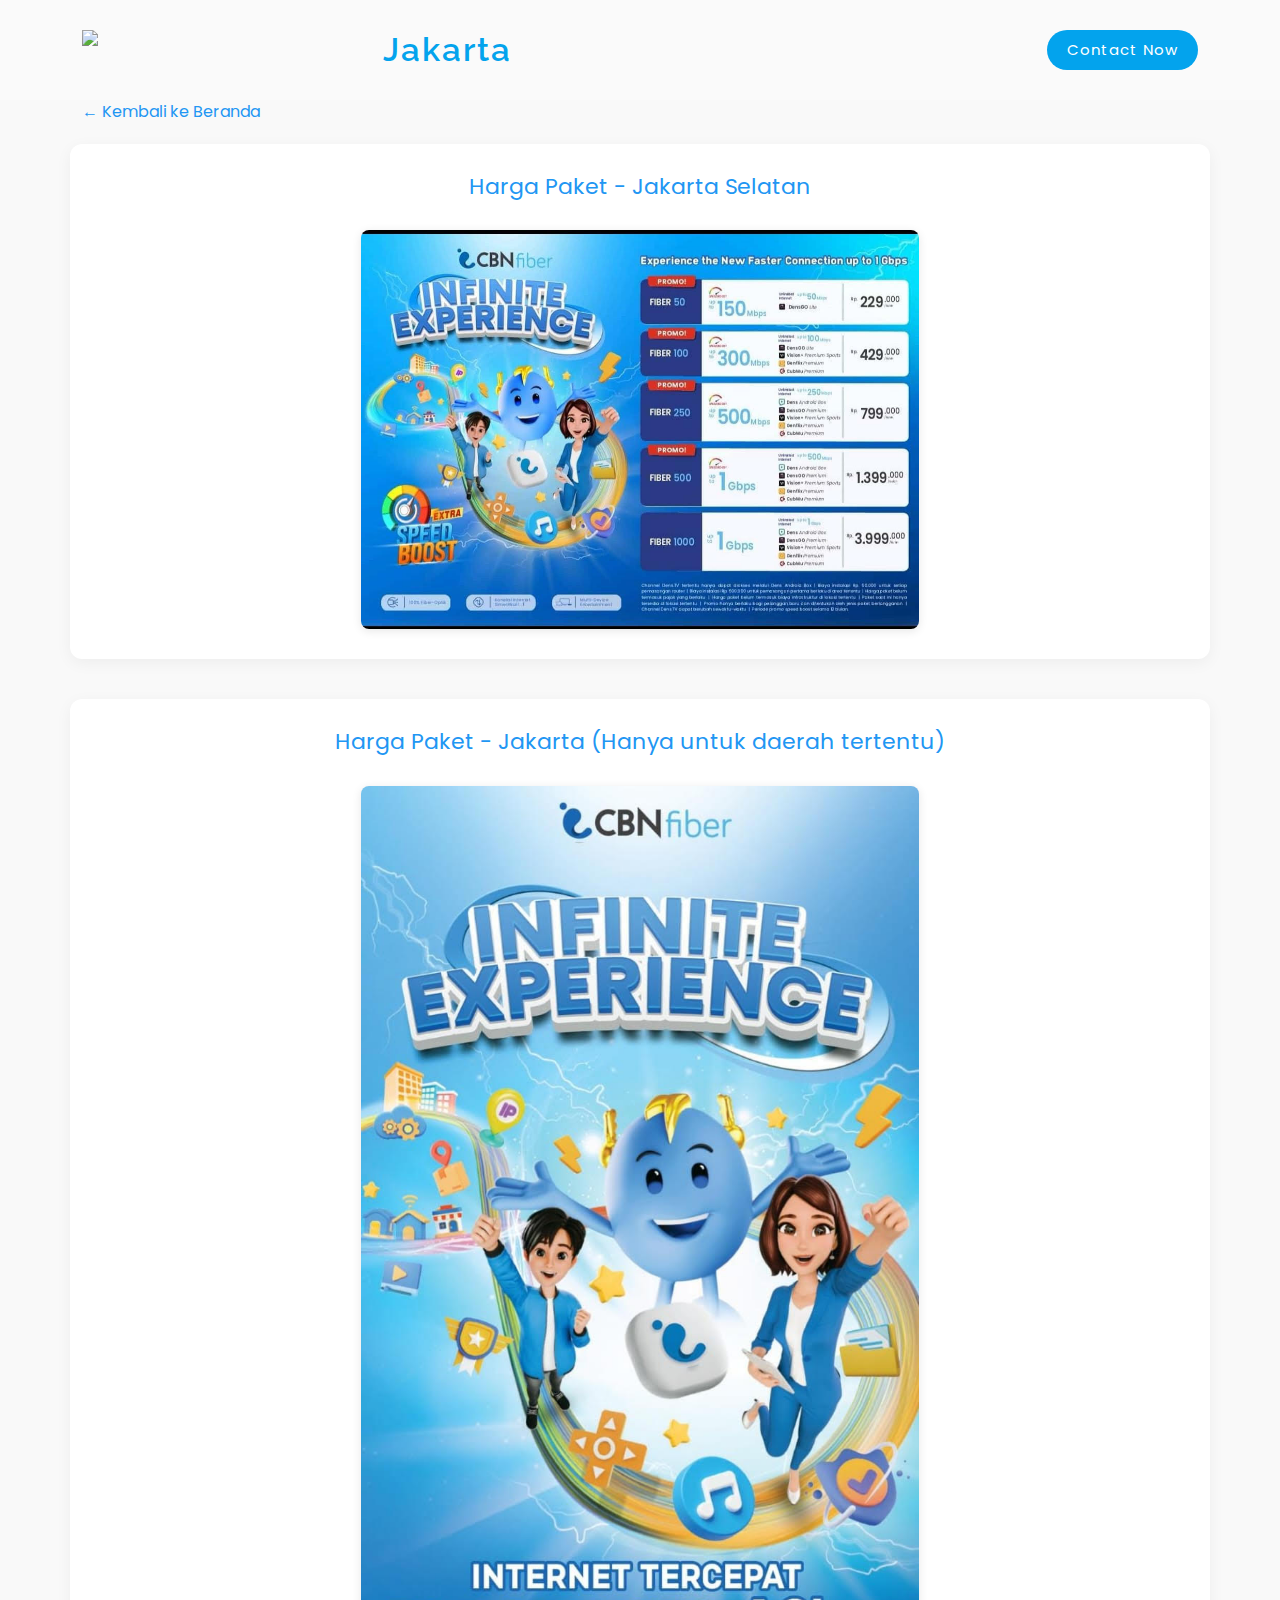
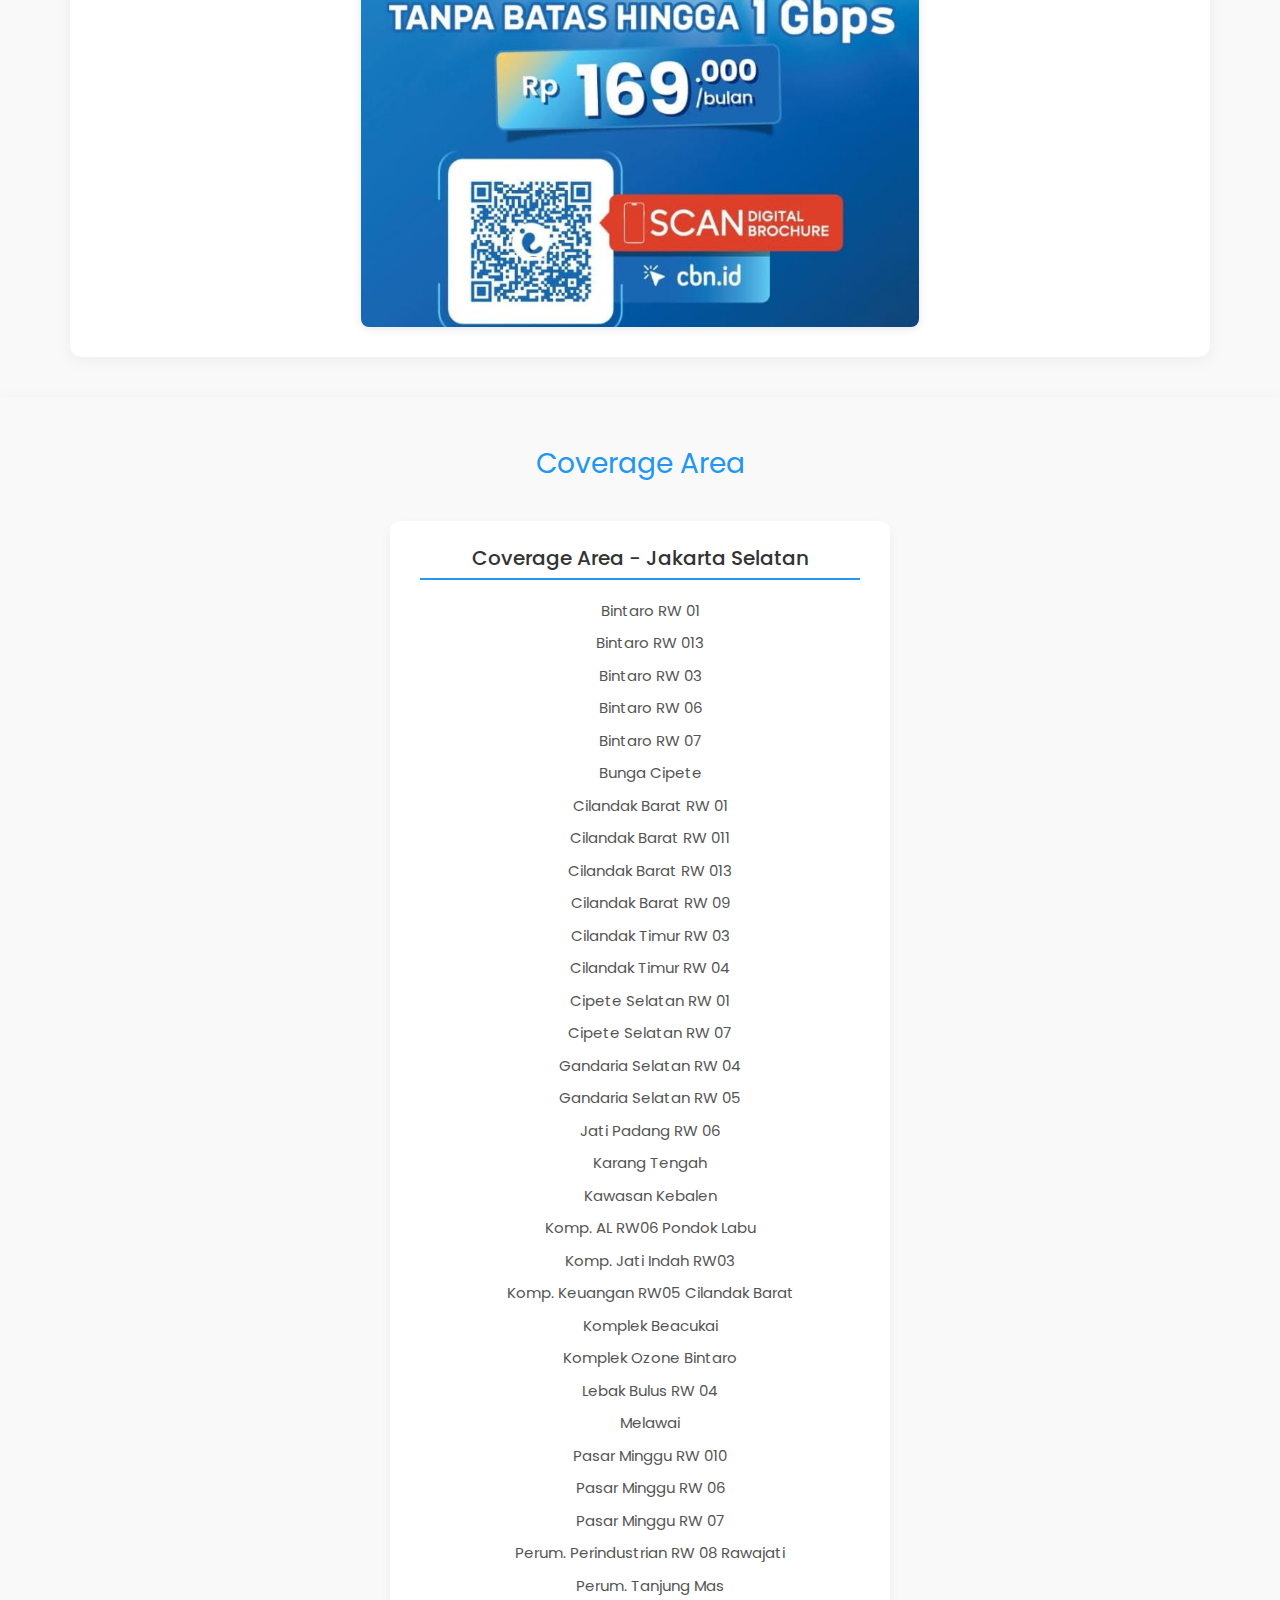
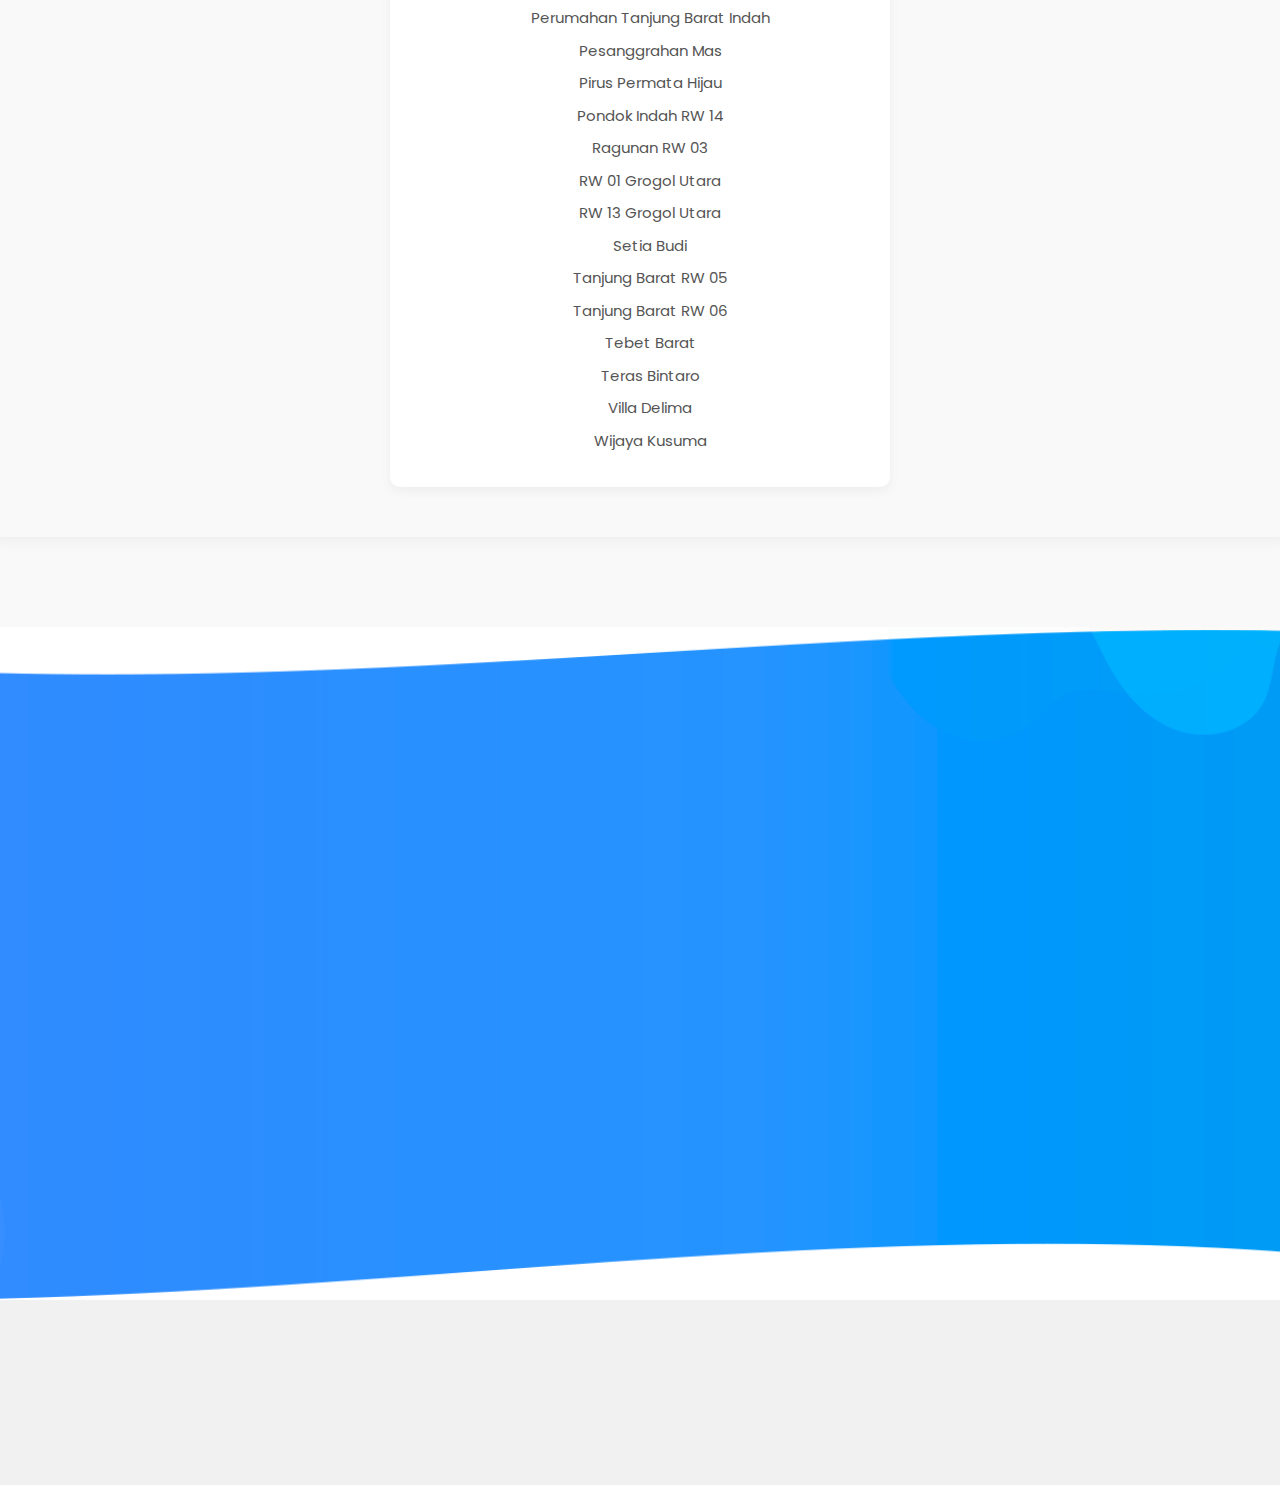
==== jakarta-selatan.html @ a355f3c5 "price list and coverage" ====
<!DOCTYPE html>
<html lang="en">

  <head>
    <meta charset="UTF-8">
    <meta name="viewport" content="width=device-width, initial-scale=1, shrink-to-fit=no">
    <meta name="description" content="CBN Jakarta Internet Murah dan Stabil">
    <meta name="keywords" content="internet murah, wifi, tv kabel, jakarta, cbn, fiber optik">
    <meta name="author" content="">
    <link rel="preconnect" href="https://fonts.gstatic.com">
    <link href="https://fonts.googleapis.com/css2?family=Poppins:wght@100;200;300;400;500;600;700;800;900&display=swap" rel="stylesheet">
    <link href="https://fonts.googleapis.com/css2?family=Montserrat:wght@700&family=Raleway:wght@300&display=swap" rel="stylesheet">

    <title>CBN Jakarta - Internet Murah</title>

    <!-- Bootstrap core CSS -->
    <link href="vendor/bootstrap/css/bootstrap.min.css" rel="stylesheet">

    <!-- Additional CSS Files -->
    <link rel="icon" href="https://cbn-web-assets.s3.ap-southeast-3.amazonaws.com/favicon_16x16_e14a322959.png" type="image/x-icon">
    <link rel="stylesheet" href="assets/css/fontawesome.css">
    <link rel="stylesheet" href="assets/css/templatemo-space-dynamic.css">
    <link rel="stylesheet" href="assets/css/animated.css">
    <link rel="stylesheet" href="assets/css/owl.css">
    
    <style>
      body {
          font-family: 'Poppins', sans-serif;
          background-color: #f9f9f9;
          margin: 0;
          padding-top: 100px;
      }

      h1 {
          font-weight: 500;
          font-size: 28px;
          margin-bottom: 20px;
          color: #2196f3;
      }

      h2 {
          font-weight: 400;
          font-size: 22px;
          color: #2196f3;
          margin-bottom: 20px;
      }

      a {
          color: #2196f3;
          text-decoration: none;
          margin-bottom: 20px;
          display: inline-block;
      }

      a:hover {
          text-decoration: underline;
      }

      section {
          background: #ffffff;
          padding: 30px;
          margin: 40px 0;
          border-radius: 12px;
          box-shadow: 0 4px 16px rgba(0, 0, 0, 0.05);
      }

      .harga-img-wrapper {
          display: flex;
          justify-content: center;
      }

      .harga-img {
          width: 50%;
          height: auto;
          border-radius: 8px;
          box-shadow: 0 2px 10px rgba(0,0,0,0.1);
      }

      .page-title {
          text-align: center;
          color: #2196f3;
          margin-bottom: 30px;
      }

      @media (max-width: 768px) {
          .harga-img {
          width: 100%;
          }
      }

      ul {
          padding-left: 20px;
          margin: 0;
      }

      footer {
          padding: 40px 0;
          text-align: center;
          background-color: #f1f1f1;
          font-size: 14px;
          color: #777;
      }

      .coverage-area {
        padding: 50px 20px;
        background-color: #f9f9f9;
      }

      .coverage-title {
        text-align: center;
        font-size: 28px;
        color: #2196f3;
        margin-bottom: 40px;
      }

      .coverage-columns {
        display: flex;
        flex-wrap: wrap;
        gap: 30px;
        justify-content: center;
        text-align: center;
      }

      .column {
        flex: 1 1 400px;
        max-width: 500px;
        background: #fff;
        border-radius: 10px;
        padding: 25px 30px;
        box-shadow: 0 4px 12px rgba(0,0,0,0.05);
      }

      .column h4 {
        color: #333;
        font-size: 20px;
        margin-bottom: 20px;
        border-bottom: 2px solid #2196f3;
        padding-bottom: 8px;
      }

      .column ul {
        list-style-type: disc;
        padding-left: 20px;
        margin: 0;
      }

      .column ul li {
        margin-bottom: 10px;
        font-size: 15px;
        line-height: 1.5;
        color: #555;
      }
    </style>
  </head>

  <body>
    <!-- ***** Preloader Start ***** -->
    <div id="js-preloader" class="js-preloader">
      <div class="preloader-inner">
        <span class="dot"></span>
        <div class="dots">
          <span></span>
          <span></span>
          <span></span>
        </div>
      </div>
    </div>
    <!-- ***** Preloader End ***** -->

    <!-- ***** Header Area Start ***** -->
    <header class="header-area header-sticky wow slideInDown" data-wow-duration="0.75s" data-wow-delay="0s">
      <div class="container">
        <div class="row">
          <div class="col-12">
            <nav class="main-nav">
              <!-- ***** Logo Start ***** -->
              <a href="index.html" class="logo">
                <img src="https://storage.cybiteam.id/assets.cbn.id/CBN_logo_03_cf08aa390e.png" class="logo-img" alt="CBN Jakarta Logo">
                <span class="logo-text">Jakarta</span>
              </a>
              <!-- ***** Logo End ***** -->
              <!-- ***** Menu Start ***** -->
              <ul class="nav">
                <li class="scroll-to-section hidden-content"><a href="#contact">Contact Now</a></li> 
                <li class="scroll-to-section"><div class="main-red-button"><a href="#contact">Contact Now</a></div></li> 
              </ul>        
              <a class='menu-trigger'>
                  <span>Menu</span>
              </a>
              <!-- ***** Menu End ***** -->
            </nav>
          </div>
        </div>
      </div>
    </header>
    <!-- ***** Header Area End ***** -->

    <div class="header-text wow" id="top">
        <div class="container">
          <a href="index.html">&larr; Kembali ke Beranda</a>
        </div>
    </div>

    <div id="price" class="section">
        <div class="container">
            <div class="row">
                <!-- Harga Paket 1 -->
                <section id="harga-1">
                    <h2 class="page-title">Harga Paket - Jakarta Selatan</h2>
                    <div class="harga-img-wrapper">
                        <img src="assets/images/jakarta/all-jakarta.jpg" alt="Harga Paket Internet Jakarta" class="harga-img" />
                    </div>
                </section>

                <!-- Harga Paket 2 -->
                <section id="harga-2">
                    <h2 class="page-title">Harga Paket - Jakarta (Hanya untuk daerah tertentu)</h2>
                    <div class="harga-img-wrapper">
                    <img src="assets/images/jakarta/jakarta-special.jpg" alt="Harga Paket Internet Jakarta hanya untuk daerah tertentu" class="harga-img" />
                    </div>
                </section>
            </div>
        </div>
    </div>

    <div id="coverage" class="section">
      <div class="row">
        <!-- Coverage Area -->
        <section id="coverage" class="coverage-area">
          <div class="container">
            <h2 class="coverage-title">Coverage Area</h2>
            <div class="coverage-columns">

              <!-- Kolom 2 -->
              <div class="column">
                <h4>Coverage Area - Jakarta Selatan</h4>
                <ul>
                    <li>Bintaro RW 01</li>
                    <li>Bintaro RW 013</li>
                    <li>Bintaro RW 03</li>
                    <li>Bintaro RW 06</li>
                    <li>Bintaro RW 07</li>
                    <li>Bunga Cipete</li>
                    <li>Cilandak Barat RW 01</li>
                    <li>Cilandak Barat RW 011</li>
                    <li>Cilandak Barat RW 013</li>
                    <li>Cilandak Barat RW 09</li>
                    <li>Cilandak Timur RW 03</li>
                    <li>Cilandak Timur RW 04</li>
                    <li>Cipete Selatan RW 01</li>
                    <li>Cipete Selatan RW 07</li>
                    <li>Gandaria Selatan RW 04</li>
                    <li>Gandaria Selatan RW 05</li>
                    <li>Jati Padang RW 06</li>
                    <li>Karang Tengah</li>
                    <li>Kawasan Kebalen</li>
                    <li>Komp. AL RW06 Pondok Labu</li>
                    <li>Komp. Jati Indah RW03</li>
                    <li>Komp. Keuangan RW05 Cilandak Barat</li>
                    <li>Komplek Beacukai</li>
                    <li>Komplek Ozone Bintaro</li>
                    <li>Lebak Bulus RW 04</li>
                    <li>Melawai</li>
                    <li>Pasar Minggu RW 010</li>
                    <li>Pasar Minggu RW 06</li>
                    <li>Pasar Minggu RW 07</li>
                    <li>Perum. Perindustrian RW 08 Rawajati</li>
                    <li>Perum. Tanjung Mas</li>
                    <li>Perumahan Tanjung Barat Indah</li>
                    <li>Pesanggrahan Mas</li>
                    <li>Pirus Permata Hijau</li>
                    <li>Pondok Indah RW 14</li>
                    <li>Ragunan RW 03</li>
                    <li>RW 01 Grogol Utara</li>
                    <li>RW 13 Grogol Utara</li>
                    <li>Setia Budi</li>
                    <li>Tanjung Barat RW 05</li>
                    <li>Tanjung Barat RW 06</li>
                    <li>Tebet Barat</li>
                    <li>Teras Bintaro</li>
                    <li>Villa Delima</li>
                    <li>Wijaya Kusuma</li>
                </ul>
              </div>
            </div>
          </div>
        </section>
      </div>
    </div>
  
    <div id="contact" class="contact-us section">
      <div class="container">
        <div class="row">
          <div class="col-lg-6 align-self-center wow fadeInLeft" data-wow-duration="0.5s" data-wow-delay="0.25s">
            <div class="section-heading">
              <h2>Nikmati Internet Cepat dari CBN Fiber</h2>
              <p>Kami siap membantu kebutuhan koneksi internet Anda. Hubungi kami langsung untuk info pemasangan atau pertanyaan seputar layanan.</p>
              <div class="phone-info">
                <h4>Admin<span><i class="fa fa-whatsapp"></i> <a href="https://wa.me/+6281311460852" target="_blank">0813-1146-0852</a></span></h4>
              </div>
            </div>
          </div>
        </div>
      </div>
    </div>

    <footer>
        <div class="container">
            <div class="row">
                <div class="col-lg-12 wow fadeIn" data-wow-duration="1s" data-wow-delay="0.25s">
                    <p>© Copyright 2025 CBN Jakarta. All Rights Reserved. 
                </div>
            </div>
        </div>
    </footer>
    <!-- Scripts -->
    <script src="vendor/jquery/jquery.min.js"></script>
    <script src="vendor/bootstrap/js/bootstrap.bundle.min.js"></script>
    <script src="assets/js/owl-carousel.js"></script>
    <script src="assets/js/animation.js"></script>
    <script src="assets/js/imagesloaded.js"></script>
    <script src="assets/js/templatemo-custom.js"></script>
  </body>
</html>
---- assets/css/templatemo-space-dynamic.css ----
/* 

TemplateMo 562 Space Dynamic

https://templatemo.com/tm-562-space-dynamic

*/

/* ---------------------------------------------
Table of contents
------------------------------------------------
01. font & reset css
02. reset
03. global styles
04. header
05. banner
06. features
07. testimonials
08. contact
09. footer
10. preloader
11. search
12. portfolio

--------------------------------------------- */
/* 
---------------------------------------------
font & reset css
--------------------------------------------- 
*/
@import url('https://fonts.googleapis.com/css2?family=Poppins:wght@100;200;300;400;500;600;700;800;900&display=swap');
/* 
---------------------------------------------
reset
--------------------------------------------- 
*/
html, body, div, span, applet, object, iframe, h1, h2, h3, h4, h5, h6, p, blockquote, div
pre, a, abbr, acronym, address, big, cite, code, del, dfn, em, font, img, ins, kbd, q,
s, samp, small, strike, strong, sub, sup, tt, var, b, u, i, center, dl, dt, dd, ol, ul, li,
figure, header, nav, section, article, aside, footer, figcaption {
  margin: 0;
  padding: 0;
  border: 0;
  outline: 0;
}

/* clear fix */
.grid:after {
  content: '';
  display: block;
  clear: both;
}

/* ---- .grid-item ---- */

.grid-sizer,
.grid-item {
  width: 50%;
}

.grid-item {
  float: left;
}

.grid-item img {
  display: block;
  max-width: 100%;
}

.clearfix:after {
  content: ".";
  display: block;
  clear: both;
  visibility: hidden;
  line-height: 0;
  height: 0;
}

.clearfix {
  display: inline-block;
}

html[xmlns] .clearfix {
  display: block;
}

* html .clearfix {
  height: 1%;
}

ul, li {
  padding: 0;
  margin: 0;
  list-style: none;
}

header, nav, section, article, aside, footer, hgroup {
  display: block;
}

* {
  box-sizing: border-box;
}

html, body {
  font-family: 'Poppins', sans-serif;
  font-weight: 400;
  background-color: #fff;
  -ms-text-size-adjust: 100%;
  -webkit-font-smoothing: antialiased;
  -moz-osx-font-smoothing: grayscale;
}

a {
  text-decoration: none !important;
}

h1, h2, h3, h4, h5, h6 {
  margin-top: 0px;
  margin-bottom: 0px;
}

ul {
  margin-bottom: 0px;
}

p {
  font-size: 15px;
  line-height: 30px;
  color: #2a2a2a;
}

img {
  width: 100%;
  overflow: hidden;
}

/* 
---------------------------------------------
global styles
--------------------------------------------- 
*/
html,
body {
  background: #fff;
  font-family: 'Poppins', sans-serif;
}

::selection {
  background: #03a4ed;
  color: #fff;
}

::-moz-selection {
  background: #03a4ed;
  color: #fff;
}

@media (max-width: 991px) {
  html, body {
    overflow-x: hidden;
  }
  .mobile-top-fix {
    margin-top: 30px;
    margin-bottom: 0px;
  }
  .mobile-bottom-fix {
    margin-bottom: 30px;
  }
  .mobile-bottom-fix-big {
    margin-bottom: 60px;
  }
}

.page-section {
  margin-top: 120px;
}

.section-heading h2 {
  font-size: 30px;
  text-transform: capitalize;
  color: #2a2a2a;
  font-weight: 700;
  letter-spacing: 0.25px;
  position: relative;
  z-index: 2;
  line-height: 44px;
}

.section-heading h2 em {
  font-style: normal;
  color: #03a4ed;
}

.section-heading h2 span {
  color: #fe3f40;
}

.main-blue-button a {
  display: inline-block;
  background-color: #03a4ed;
  font-size: 15px;
  font-weight: 400;
  color: #fff;
  text-transform: capitalize;
  padding: 12px 25px;
  border-radius: 23px;
  letter-spacing: 0.25px;
}

.main-red-button a {
  display: inline-block;
  /* background-color: #fe3f40; */
  background-color: #03a3ed;
  font-size: 15px;
  font-weight: 400;
  color: #fff;
  text-transform: capitalize;
  padding: 12px 25px;
  border-radius: 23px;
  letter-spacing: 0.25px;
}

.main-white-button a {
  display: inline-block;
  background-color: #fff;
  font-size: 15px;
  font-weight: 400;
  color: #fe3f40;
  text-transform: capitalize;
  padding: 12px 25px;
  border-radius: 23px;
  letter-spacing: 0.25px;
}

/* 
---------------------------------------------
header
--------------------------------------------- 
*/

/* Untuk gambar logo */
.logo-img {
  height: 40px;
  width: auto;
  vertical-align: middle;
  margin-right: 10px;
}

/* Untuk teks "Jakarta" */
.logo-text {
  vertical-align: middle;
  color: #03a3ed;
  font-size: 33px;
  font-weight: 600;
  letter-spacing: 2px;
  line-height: 100px;
  text-transform: none !important;
  font-family: 'Raleway', sans-serif;
}

/* Pastikan class .logo tetap bisa mengatur posisi */
.header-area .main-nav .logo {
  display: flex;
  align-items: center;
  text-decoration: none;
  float: left;
  transition: all 0.3s ease 0s;
}

.background-header {
  background-color: #fff!important;
  height: 80px!important;
  position: fixed!important;
  top: 0px;
  left: 0px;
  right: 0px;
  box-shadow: 0px 0px 10px rgba(0,0,0,0.15)!important;
}

.background-header .logo,
.background-header .main-nav .nav li a {
  color: #1e1e1e!important;
}

.background-header .main-nav .nav li:hover a {
  color: #fe3f40!important;
}

.background-header .nav li a.active {
  color: #fe3f40!important;
}

.header-area {
  background-color: #fafafa;
  position: absolute;
  top: 0px;
  left: 0px;
  right: 0px;
  z-index: 100;
  height: 100px;
  -webkit-transition: all .5s ease 0s;
  -moz-transition: all .5s ease 0s;
  -o-transition: all .5s ease 0s;
  transition: all .5s ease 0s;
}

.header-area .main-nav {
  min-height: 80px;
  background: transparent;
}

.header-area .main-nav .logo {
  line-height: 100px;
  color: #fff;
  font-size: 24px;
  font-weight: 700;
  text-transform: uppercase;
  letter-spacing: 2px;
  float: left;
  -webkit-transition: all 0.3s ease 0s;
  -moz-transition: all 0.3s ease 0s;
  -o-transition: all 0.3s ease 0s;
  transition: all 0.3s ease 0s;
}

.header-area .main-nav .logo h4 {
    font-size: 24px;
    font-weight: 700;
    text-transform: uppercase;
    color: #03a4ed;
    /* line-height: 100px; */
    float: left;
    -webkit-transition: all 0.3s ease 0s;
    -moz-transition: all 0.3s ease 0s;
    -o-transition: all 0.3s ease 0s;
    transition: all 0.3s ease 0s;
}

.logo h4 span {
  color: #fe3f40;
}

.background-header .main-nav .logo h4 {
  line-height: 80px;
}

.background-header .main-nav .logo .logo-text {
  line-height: 80px;
}

.background-header .main-nav .nav {
  margin-top: 20px !important;
}

.header-area .main-nav .nav {
  float: right;
  margin-top: 30px;
  margin-right: 0px;
  background-color: transparent;
  -webkit-transition: all 0.3s ease 0s;
  -moz-transition: all 0.3s ease 0s;
  -o-transition: all 0.3s ease 0s;
  transition: all 0.3s ease 0s;
  position: relative;
  z-index: 999;
}

.header-area .main-nav .nav li {
  padding-left: 20px;
  padding-right: 20px;
}

.header-area .main-nav .nav li:last-child {
  padding-right: 0px;
  padding-left: 40px;
}

.header-area .main-nav .nav li:last-child a ,
.background-header .main-nav .nav li:last-child a {
  color: #fff !important;
  padding: 0px 20px;
  font-weight: 400;
}

.header-area .main-nav .nav li:last-child a:hover,
.header-area .main-nav .nav li:last-child a.active {
  color: #fff !important;
}

.header-area .main-nav .nav li a {
  display: block;
  font-weight: 500;
  font-size: 15px;
  color: #2a2a2a;
  text-transform: capitalize;
  -webkit-transition: all 0.3s ease 0s;
  -moz-transition: all 0.3s ease 0s;
  -o-transition: all 0.3s ease 0s;
  transition: all 0.3s ease 0s;
  height: 40px;
  line-height: 40px;
  border: transparent;
  letter-spacing: 1px;
}

.header-area .main-nav .nav li a {
  /* color: #2a2a2a; */
  color: #fff !important;
  padding: 0px 20px;
  font-weight: 400;
}

.header-area .main-nav .nav li:hover a,
.header-area .main-nav .nav li a.active {
  /* color: #fe3f40!important; */
  color: #fff !important;
}

.background-header .main-nav .nav li:hover a,
.background-header .main-nav .nav li a.active {
  color: #fff !important;
  opacity: 1;
}

.header-area .main-nav .nav li:last-child a:hover ,
.background-header .main-nav .nav li:last-child a:hover {
  background-color: #03a4ed;
}

.header-area .main-nav .nav li.submenu {
  position: relative;
  padding-right: 30px;
}

.header-area .main-nav .nav li.submenu:after {
  font-family: FontAwesome;
  content: "\f107";
  font-size: 12px;
  color: #2a2a2a;
  position: absolute;
  right: 18px;
  top: 12px;
}

.background-header .main-nav .nav li.submenu:after {
  color: #2a2a2a;
}

.header-area .main-nav .nav li.submenu ul {
  position: absolute;
  width: 200px;
  box-shadow: 0 2px 28px 0 rgba(0, 0, 0, 0.06);
  overflow: hidden;
  top: 50px;
  opacity: 0;
  transform: translateY(+2em);
  visibility: hidden;
  z-index: -1;
  transition: all 0.3s ease-in-out 0s, visibility 0s linear 0.3s, z-index 0s linear 0.01s;
}

.header-area .main-nav .nav li.submenu ul li {
  margin-left: 0px;
  padding-left: 0px;
  padding-right: 0px;
}

.header-area .main-nav .nav li.submenu ul li a {
  opacity: 1;
  display: block;
  background: #f7f7f7;
  color: #2a2a2a!important;
  padding-left: 20px;
  height: 40px;
  line-height: 40px;
  -webkit-transition: all 0.3s ease 0s;
  -moz-transition: all 0.3s ease 0s;
  -o-transition: all 0.3s ease 0s;
  transition: all 0.3s ease 0s;
  position: relative;
  font-size: 13px;
  font-weight: 400;
  border-bottom: 1px solid #eee;
}

.header-area .main-nav .nav li.submenu ul li a:hover {
  background: #fff;
  color: #fe3f40!important;
  padding-left: 25px;
}

.header-area .main-nav .nav li.submenu ul li a:hover:before {
  width: 3px;
}

.header-area .main-nav .nav li.submenu:hover ul {
  visibility: visible;
  opacity: 1;
  z-index: 1;
  transform: translateY(0%);
  transition-delay: 0s, 0s, 0.3s;
}

.header-area .main-nav .menu-trigger {
  cursor: pointer;
  display: block;
  position: absolute;
  top: 33px;
  width: 32px;
  height: 40px;
  text-indent: -9999em;
  z-index: 99;
  right: 40px;
  display: none;
}

.background-header .main-nav .menu-trigger {
  top: 23px;
}

.header-area .main-nav .menu-trigger span,
.header-area .main-nav .menu-trigger span:before,
.header-area .main-nav .menu-trigger span:after {
  -moz-transition: all 0.4s;
  -o-transition: all 0.4s;
  -webkit-transition: all 0.4s;
  transition: all 0.4s;
  background-color: #1e1e1e;
  display: block;
  position: absolute;
  width: 30px;
  height: 2px;
  left: 0;
}

.background-header .main-nav .menu-trigger span,
.background-header .main-nav .menu-trigger span:before,
.background-header .main-nav .menu-trigger span:after {
  background-color: #1e1e1e;
}

.header-area .main-nav .menu-trigger span:before,
.header-area .main-nav .menu-trigger span:after {
  -moz-transition: all 0.4s;
  -o-transition: all 0.4s;
  -webkit-transition: all 0.4s;
  transition: all 0.4s;
  background-color: #1e1e1e;
  display: block;
  position: absolute;
  width: 30px;
  height: 2px;
  left: 0;
  width: 75%;
}

.background-header .main-nav .menu-trigger span:before,
.background-header .main-nav .menu-trigger span:after {
  background-color: #1e1e1e;
}

.header-area .main-nav .menu-trigger span:before,
.header-area .main-nav .menu-trigger span:after {
  content: "";
}

.header-area .main-nav .menu-trigger span {
  top: 16px;
}

.header-area .main-nav .menu-trigger span:before {
  -moz-transform-origin: 33% 100%;
  -ms-transform-origin: 33% 100%;
  -webkit-transform-origin: 33% 100%;
  transform-origin: 33% 100%;
  top: -10px;
  z-index: 10;
}

.header-area .main-nav .menu-trigger span:after {
  -moz-transform-origin: 33% 0;
  -ms-transform-origin: 33% 0;
  -webkit-transform-origin: 33% 0;
  transform-origin: 33% 0;
  top: 10px;
}

.header-area .main-nav .menu-trigger.active span,
.header-area .main-nav .menu-trigger.active span:before,
.header-area .main-nav .menu-trigger.active span:after {
  background-color: transparent;
  width: 100%;
}

.header-area .main-nav .menu-trigger.active span:before {
  -moz-transform: translateY(6px) translateX(1px) rotate(45deg);
  -ms-transform: translateY(6px) translateX(1px) rotate(45deg);
  -webkit-transform: translateY(6px) translateX(1px) rotate(45deg);
  transform: translateY(6px) translateX(1px) rotate(45deg);
  background-color: #1e1e1e;
}

.background-header .main-nav .menu-trigger.active span:before {
  background-color: #1e1e1e;
}

.header-area .main-nav .menu-trigger.active span:after {
  -moz-transform: translateY(-6px) translateX(1px) rotate(-45deg);
  -ms-transform: translateY(-6px) translateX(1px) rotate(-45deg);
  -webkit-transform: translateY(-6px) translateX(1px) rotate(-45deg);
  transform: translateY(-6px) translateX(1px) rotate(-45deg);
  background-color: #1e1e1e;
}

.background-header .main-nav .menu-trigger.active span:after {
  background-color: #1e1e1e;
}

.header-area.header-sticky {
  min-height: 80px;
}

.header-area .nav {
  margin-top: 30px;
}

.header-area.header-sticky .nav li a.active {
  color: #fe3f40;
}

@media (max-width: 1200px) {
  .header-area .main-nav .nav li {
    padding-left: 12px;
    padding-right: 12px;
  }
  .header-area .main-nav:before {
    display: none;
  }
}

@media (max-width: 992px) {
  .header-area .main-nav .nav li:last-child  ,
  .background-header .main-nav .nav li:last-child {
    display: none;
  }
  .header-area .main-nav .nav li:nth-child(6),
  .background-header .main-nav .nav li:nth-child(6) {
    padding-right: 0px;
  }
}

@media (max-width: 767px) {

  .logo-img {
    height: 30px;
  }

  .logo-text {
    margin-left: -3px;
    margin-top: 1px;
    font-size: 23px;
    /* line-height: 60px;*/
  }

  .background-header .main-nav .nav {
    margin-top: 80px !important;
  }
  .header-area .main-nav .logo {
    color: #1e1e1e;
  }
  .header-area.header-sticky .nav li a:hover,
  .header-area.header-sticky .nav li a.active {
    color: #fe3f40!important;
    opacity: 1;
  }
  .header-area.header-sticky .nav li.search-icon a {
    width: 100%;
  }
  .header-area {
    background-color: #f7f7f7;
    padding: 0px 15px;
    height: 100px;
    box-shadow: none;
    text-align: center;
  }
  .header-area .container {
    padding: 0px;
  }
  .header-area .logo {
    margin-left: 30px;
  }
  .header-area .menu-trigger {
    display: block !important;
  }
  .header-area .main-nav {
    overflow: hidden;
  }
  .header-area .main-nav .nav {
    float: none;
    width: 100%;
    display: none;
    -webkit-transition: all 0s ease 0s;
    -moz-transition: all 0s ease 0s;
    -o-transition: all 0s ease 0s;
    transition: all 0s ease 0s;
    margin-left: 0px;
  }
  .background-header .nav {
    margin-top: 80px;
  }
  .header-area .main-nav .nav li:first-child {
    border-top: 1px solid #eee;
  }
  .header-area.header-sticky .nav {
    margin-top: 100px;
  }
  .header-area .main-nav .nav li {
    width: 100%;
    background: #fff;
    border-bottom: 1px solid #e7e7e7;
    padding-left: 0px !important;
    padding-right: 0px !important;
  }
  .header-area .main-nav .nav li a {
    height: 50px !important;
    line-height: 50px !important;
    padding: 0px !important;
    border: none !important;
    background: #f7f7f7 !important;
    color: #191a20 !important;
  }
  .header-area .main-nav .nav li a:hover {
    background: #eee !important;
    color: #fe3f40!important;
  }
  .header-area .main-nav .nav li.submenu ul {
    position: relative;
    visibility: inherit;
    opacity: 1;
    z-index: 1;
    transform: translateY(0%);
    transition-delay: 0s, 0s, 0.3s;
    top: 0px;
    width: 100%;
    box-shadow: none;
    height: 0px;
  }
  .header-area .main-nav .nav li.submenu ul li a {
    font-size: 12px;
    font-weight: 400;
  }
  .header-area .main-nav .nav li.submenu ul li a:hover:before {
    width: 0px;
  }
  .header-area .main-nav .nav li.submenu ul.active {
    height: auto !important;
  }
  .header-area .main-nav .nav li.submenu:after {
    color: #3B566E;
    right: 25px;
    font-size: 14px;
    top: 15px;
  }
  .header-area .main-nav .nav li.submenu:hover ul, .header-area .main-nav .nav li.submenu:focus ul {
    height: 0px;
  }
}

@media (min-width: 767px) {
  .header-area .main-nav .nav {
    display: flex !important;
  }

  .hidden-content {
    display: none;
  }
}

/* 
---------------------------------------------
preloader
--------------------------------------------- 
*/

.js-preloader {
    position: fixed;
    top: 0;
    left: 0;
    right: 0;
    bottom: 0;
    background-color: #fff;
    display: -webkit-box;
    display: flex;
    -webkit-box-align: center;
    align-items: center;
    -webkit-box-pack: center;
    justify-content: center;
    opacity: 1;
    visibility: visible;
    z-index: 9999;
    -webkit-transition: opacity 0.25s ease;
    transition: opacity 0.25s ease;
}

.js-preloader.loaded {
    opacity: 0;
    visibility: hidden;
    pointer-events: none;
}

@-webkit-keyframes dot {
    50% {
        -webkit-transform: translateX(96px);
        transform: translateX(96px);
    }
}

@keyframes dot {
    50% {
        -webkit-transform: translateX(96px);
        transform: translateX(96px);
    }
}

@-webkit-keyframes dots {
    50% {
        -webkit-transform: translateX(-31px);
        transform: translateX(-31px);
    }
}

@keyframes dots {
    50% {
        -webkit-transform: translateX(-31px);
        transform: translateX(-31px);
    }
}

.preloader-inner {
    position: relative;
    width: 142px;
    height: 40px;
    background: #fff;
}

.preloader-inner .dot {
    position: absolute;
    width: 16px;
    height: 16px;
    top: 12px;
    left: 15px;
    background: #fe3f40;
    border-radius: 50%;
    -webkit-transform: translateX(0);
    transform: translateX(0);
    -webkit-animation: dot 2.8s infinite;
    animation: dot 2.8s infinite;
}

.preloader-inner .dots {
    -webkit-transform: translateX(0);
    transform: translateX(0);
    margin-top: 12px;
    margin-left: 31px;
    -webkit-animation: dots 2.8s infinite;
    animation: dots 2.8s infinite;
}

.preloader-inner .dots span {
    display: block;
    float: left;
    width: 16px;
    height: 16px;
    margin-left: 16px;
    background: #fe3f40;
    border-radius: 50%;
}



/* 
---------------------------------------------
Banner Style
--------------------------------------------- 
*/

.main-banner {
  background-repeat: no-repeat;
  background-position: center center;
  background-size: cover;
  /* padding: 226px 0px 120px 0px; */
  padding: 130px 0px 120px 0px;
  position: relative;
  overflow: hidden;
}

.main-banner:after {
  content: '';
  background-image: url(../images/baner-dec-left.png);
  background-repeat: no-repeat;
  position: absolute;
  left: 0;
  top: 100px;
  width: 193px;
  height: 467px;
}

.main-banner:before {
  content: '';
  background-image: url(../images/baner-dec-right.png);
  background-repeat: no-repeat;
  position: absolute;
  right: 0;
  top: 100px;
  width: 98px;
  height: 290px;
}

.main-banner .left-content {
  margin-right: 45px;
}

.main-banner .left-content h6 {
  text-transform: uppercase;
  font-size: 18px;
  color: #fe3f40;
  margin-bottom: 15px;
}

.main-banner .left-content h2 {
  font-size: 50px;
  font-weight: 700;
  color: #2a2a2a;
  line-height: 72px;
}

.main-banner .left-content h2 em {
  color: #03a4ed;
  font-style: normal;
}

.main-banner .left-content h2 span {
  color: #fe3f40;
}

.main-banner .left-content p {
  margin: 20px 0px;
}

.main-banner .left-content form {
  margin-top: 30px;
  width: 470px;
  height: 66px;
  position: relative;
}

.main-banner .left-content form button {
  position: absolute;
  right: 10px;
  top: 10px;
  display: inline-block;
  background-color: #fff;
  font-size: 15px;
  font-weight: 500;
  color: #fe3f40;
  text-transform: capitalize;
  padding: 12px 25px;
  border-radius: 23px;
  letter-spacing: 0.25px;
  outline: none;
  border: none;
}

.main-banner .left-content form input {
  width: 470px;
  height: 66px;
  background-color: #03a4ed;
  border-radius: 33px;
  border: none;
  outline: none;
  padding: 0px 25px;
  color: #fff;
  letter-spacing: 0.25px;
  font-size: 15px;
  font-weight: 300;
}

.main-banner .left-content form input::placeholder {
  color: #fff;
}



/* 
---------------------------------------------
About Us Style
--------------------------------------------- 
*/

#about {
  /* margin-top: 120px; */
  margin-top: 0px;
}

.about-us {
  background-image: url(../images/about-bg.png);
  background-repeat: no-repeat;
  background-position: center center;
  background-size: cover;
  padding: 140px 0px 120px 0px;
}

.about-us .left-image {
  margin-right: 45px;
}

.about-us .services .item {
  margin-bottom: 30px;
}

.about-us .services .item .icon {
  float: left;
  margin-right: 25px;
}

.about-us .services .item .icon img {
  max-width: 70px;
}

.about-us .services .item h4 {
  color: #fff;
  font-size: 20px;
  font-weight: 700;
  margin-bottom: 12px;
}

.about-us .services .item p {
  color: #fff;
}


/* 
---------------------------------------------
Services Style
--------------------------------------------- 
*/

.our-services {
  margin-top: 0px;
  /* padding-top: 120px; */
}

.our-services .left-image {
  margin-right: 45px;
}

.our-services .section-heading h2 {
  margin-right: 100px;
}

.our-services .section-heading p {
  margin-top: 30px;
  margin-bottom: 60px;
}

.our-services .progress-skill-bar {
  margin-bottom: 30px;
  position: relative;
  width: 100%;
}

.our-services .progress-skill-bar span {
  position: absolute;
  top: 0;
  font-size: 18px;
  font-weight: 600;
  /* color: #03a4ed; */
  color: black;
}

.our-services .first-bar span {
  left: 69%;
}

.our-services .second-bar span {
  left: 81%;
}

.our-services .third-bar span {
  left: 88%;
}

.our-services .progress-skill-bar h4 {
  font-size: 18px;
  font-weight: 700;
  color: #2a2a2a;
  margin-bottom: 14px;
}

.our-services .progress-skill-bar .full-bar {
  width: 100%;
  height: 6px;
  border-radius: 3px;
  background-color: #f7eff1;
  position: relative;
  z-index: 1;
}

.our-services .progress-skill-bar .filled-bar {
  /* background: rgb(255,77,30);
  background: linear-gradient(105deg, rgba(255,77,30,1) 0%, rgba(255,44,109,1) 100%); */
  background: #03a4ed;
  height: 6px;
  border-radius: 3px;
  margin-bottom: -6px;
  position: relative;
  z-index: 2;
}

.our-services .first-bar .filled-bar {
  width: 71%;
}

.our-services .second-bar .filled-bar {
  width: 83%;
}

.our-services .third-bar .filled-bar {
  width: 90%;
}


/* 
---------------------------------------------
Portfolio
--------------------------------------------- 
*/

.our-portfolio {
  padding-top: 120px;
  padding-bottom: 120px;
  margin-top: 0px;
}

.our-portfolio .section-heading h2 {
  text-align: center;
  margin: 0px 90px 0px 90px;
  margin-bottom: 120px;
  position: relative;
  z-index: 1;
}

.our-portfolio .item {
  position: relative;
}

.our-portfolio .item:hover .hidden-content {
  top: -100px;
  opacity: 1;
  visibility: visible;
}

.our-portfolio .item:hover .showed-content {
  top: 90px;
}

.our-portfolio .hidden-content {
  background: rgb(255,77,30);
  background: linear-gradient(105deg, rgba(255,77,30,1) 0%, rgba(255,44,109,1) 100%);
  padding: 30px;
  border-radius: 20px;
  text-align: center;
  opacity: 0;
  top: 0;
  visibility: hidden;
  position: absolute;
  z-index: 2;
  transition: all 0.5s;
}

.our-portfolio .hidden-content:after {
  width: 20px;
  height: 20px;
  position: absolute;
  background: rgb(255,77,30);
  content: '';
  left: 50%;
  bottom: -8px;
  margin-left: -5px;
  transform: rotate(45deg);
  background: linear-gradient(105deg, rgba(255,52,69,1) 0%, rgba(255,51,78,1) 100%);
  z-index: -1;
}

.our-portfolio .hidden-content h4 {
  font-size: 20px;
  font-weight: 700;
  color: #fff;
  margin-bottom: 20px;
}

.our-portfolio .hidden-content p {
  color: #fff;
}

.our-portfolio .showed-content {
  top: 0px;
  position: relative;
  z-index: 3;
  background-color: #fff;
  text-align: center;
  padding: 50px;
  border-radius: 20px;
  box-shadow: 0px 0px 10px rgba(0,0,0,0.1);
  transition: all 0.5s;
}

.our-portfolio .showed-content img {
  max-width: 100px;
}

.section-title {
  font-size: 28px;
  font-weight: 700;
  margin-bottom: 40px;
  color: #333;
}

.card-container {
  display: flex;
  flex-wrap: wrap;
  justify-content: center;
  gap: 24px;
}

.paket-card {
  background: #fff;
  border-radius: 16px;
  box-shadow: 0 4px 12px rgba(0,0,0,0.05);
  width: 240px;
  padding: 20px;
  text-align: center;
  transition: transform 0.3s ease;
}

.paket-card:hover {
  transform: translateY(-5px);
}

.paket-card img {
  width: 100px;
  height: auto;
  margin-bottom: 15px;
}

.paket-card h3 {
  font-size: 18px;
  margin-bottom: 16px;
  color: #222;
}

.paket-links {
  display: flex;
  flex-direction: column;
  gap: 10px;
}

.btn-link {
  background-color: #2196f3;
  color: white;
  padding: 10px 15px;
  border-radius: 25px;
  text-decoration: none;
  font-size: 14px;
  transition: background 0.3s ease;
}

.btn-link:hover {
  background-color: #1976d2;
  color: #fff !important;
}

@media screen and (max-width: 768px) {
  .card-container {
    flex-direction: column;
    align-items: center;
  }
}

/* 
---------------------------------------------
Blog
--------------------------------------------- 
*/

.our-blog {
  position: relative;
  margin-top: 80px;
  padding-top: 120px;
}

.our-blog .section-heading h2 {
  margin-right: 180px;
}

.our-blog .top-dec {
  text-align: right;
  margin-top: -80px;
}

.our-blog .top-dec img {
  max-width: 270px;
}

.our-blog .left-image {
  position: relative;
}

.our-blog .left-image img {
  border-radius: 20px;
  box-shadow: 0px 0px 15px rgba(0,0,0,0.1);
}

.our-blog .left-image .info {
  position: relative;
}

.our-blog .left-image .info .inner-content {
  background-color: #fff;
  box-shadow: 0px 0px 15px rgba(0,0,0,0.1);
  border-radius: 20px;
  margin-right: 75px;
  position: absolute;
  margin-top: -100px;
  padding: 30px;
}

.our-blog .left-image ul li {
  display: inline-block;
  font-size: 15px;
  color: #afafaf;
  font-weight: 300;
  margin-right: 20px;
}

.our-blog .left-image ul li:last-child {
  margin-right: 0px;
}

.our-blog .left-image ul li i {
  color: #ff4d61;
  font-size: 16px;
  margin-right: 8px;
}

.our-blog .left-image h4 {
  font-size: 20px;
  font-weight: 700;
  color: #2a2a2a;
  margin: 20px 0px 15px 0px;
}

.our-blog .left-image .info .main-blue-button {
  position: absolute;
  bottom: -80px;
  left: 0;
}

.our-blog .right-list {
  margin-left: 30px;
}

.our-blog .right-list ul li {
  display: inline-flex;
  width: 100%;
  margin-bottom: 30px;
}

.our-blog .right-list .left-content {
  margin-right: 45px;
}

.our-blog .right-list .left-content span {
  font-size: 15px;
  color: #afafaf;
  font-weight: 300;
}

.our-blog .right-list .left-content span i {
  color: #ff4d61;
  font-size: 16px;
  margin-right: 8px;
}

.our-blog .right-list .left-content h4 {
  font-size: 20px;
  font-weight: 700;
  color: #2a2a2a;
  margin: 20px 0px 15px 0px;
}


.our-blog .right-list .right-image img {
  width: 250px;
  border-radius: 20px;
}


/* 
---------------------------------------------
contact
--------------------------------------------- 
*/

.header-area .main-red-button {
  display: inline-block;
}

@media (max-width: 991px) {
  .header-area .main-red-button {
    display: block;
    text-align: center;
    margin: 10px 0;
  }

  .header-area .main-red-button a {
    display: inline-block;
    background-color: #ff3b3f;
    color: #fff;
    padding: 10px 20px;
    border-radius: 25px;
    text-decoration: none;
  }

  
}

.contact-us {
  padding: 200px 0px;
  background-image: url(../images/contact-bg.png);
  background-repeat: no-repeat;
  background-position: center center;
  background-size: cover;
  margin-top: 50px;
}

.contact-us .section-heading h2,
.contact-us .section-heading h2 em,
.contact-us .section-heading h2 span {
  color: #fff;
}

.contact-us .section-heading p {
  color: #fff;
  margin-top: 30px;
}

.phone-info {
  margin-top: 40px;
}

.phone-info h4 {
  font-size: 20px;
  font-weight: 700;
  color: #fff;
}

.phone-info h4 span i {
  width: 46px;
  height: 46px;
  display: inline-block;
  text-align: center;
  line-height: 46px;
  background-color: #fff;
  border-radius: 50%;
  color: #1976d2;
  font-size: 22px;
  margin-left: 30px;
  margin-right: 15px;
}

.phone-info h4 span a {
  color: #fff;
  font-size: 15px;
  font-weight: 400;
}

form#contact .contact-dec {
  position: absolute;
  right: -166px;
  bottom: 0;
}

form#contact .contact-dec img {
  max-width: 178px;
}

form#contact {
  margin-left: 30px;
  position: relative;
  background-color: #fff;
  padding: 60px 30px;
  border-radius: 20px;
}

form#contact input {
  width: 100%;
  height: 46px;
  border-radius: 33px;
  background-color: #d1f3ff;
  border: none;
  outline: none;
  font-size: 15px;
  font-weight: 300;
  color: #2a2a2a;
  padding: 0px 20px;
  margin-bottom: 20px;
}

form#contact input::placeholder {
  color: #2a2a2a;
}

form#contact textarea {
  width: 100%;
  min-width: 100%;
  max-width: 100%;
  max-height: 180px;
  min-height: 140px;
  height: 140px;
  border-radius: 20px;
  background-color: #d1f3ff;
  border: none;
  outline: none;
  font-size: 15px;
  font-weight: 300;
  color: #2a2a2a;
  padding: 15px 20px;
  margin-bottom: 20px;
}

form#contact textarea::placeholder {
  color: #2a2a2a;
}

form#contact button {
  display: inline-block;
  background-color: #03a4ed;
  font-size: 15px;
  font-weight: 400;
  color: #fff;
  text-transform: capitalize;
  padding: 12px 25px;
  border-radius: 23px;
  letter-spacing: 0.25px;
  border: none;
  outline: none;
  transition: all .3s;
}

form#contact button:hover {
  background-color: #fe3f40;
}


/* 
---------------------------------------------
Footer Style
--------------------------------------------- 
*/

footer p {
  text-align: center;
  margin: 30px 0px 45px 0px;
}

footer p a {
  color: #fe3f40;
}

/* 
---------------------------------------------
responsive
--------------------------------------------- 
*/

@media (max-width: 1645px) {
  form#contact .contact-dec {
    display: none;
  }

  /* .hidden-content {
    display: none;
  } */
}

@media (max-width: 992px) {

  /* .hidden-content {
    display: none;
  } */

  .main-banner {
    padding-top: 196px;
    padding-bottom: 0px;
  }
  .main-banner .left-content {
    margin-right: 0px;
    text-align: center;
    margin-bottom: 45px;
  }
  .main-banner:after {
    top: 76px;
    z-index: -1;
  }
  .main-banner .left-content form,
  .main-banner .left-content form input {
    width: 100%!important;
  }
  #about {
    margin-top: 0px;
  }
  .about-us {
    position: relative;
    background-image: none;
    padding: 0px;
  }
  .about-us .left-image {
    margin-right: 0px;
    position: absolute;
    bottom: -220px;
    right: 0;
  }
  .about-us .services {
    text-align: center;
  }
  .about-us .services .item  {
    background: rgb(255,77,30);
    background: linear-gradient(105deg, rgba(255,77,30,1) 0%, rgba(255,44,109,1) 100%);
    padding: 30px;
    border-radius: 20px;
    display: inline-block;
  }
  .about-us .services .item .right-text {
    text-align: left;
  }
  .our-services {
    /* margin-top: 200px; */
    margin-top: 100px;
  }
  .our-services .left-image {
    margin-right: 0px;
    margin-bottom: 45px;
  }
  .our-services .section-heading h2,
  .our-services .section-heading p {
    margin-right: 0px;
    text-align: center;
  }
  .our-portfolio .section-heading h2 {
    margin: 0px 0px 80px 0px;
  }
  .our-portfolio .item {
    margin-bottom: 15px;
  }
  .our-blog {
    margin-top: 0px;
  }
  .our-blog .top-dec {
    display: none;
  }
  .our-blog .section-heading h2 {
    margin-right: 0px;
    text-align: center;
    margin-bottom: 45px;
  }
  .our-blog .left-image .info .inner-content {
    position: relative;
    margin-right: 0px;
  }
  .our-blog .left-image .info .main-blue-button {
    position: relative;
    bottom: 0px;
    margin-top: 30px;
  }
  .our-blog .left-image {
    margin-bottom: 45px;
  }
  .contact-us {
    margin-top: 60px;
    padding: 120px 0px;
  }
  .contact-us .section-heading {
    text-align: center;
  }
  form#contact {
    margin-left: 0px;
    margin-top: 30px;
  }
  form#contact .contact-dec {
    display: none;
  }
  footer p {
    margin: 15px 0px 30px 0px;
  }
}

@media (max-width: 767px) {
  .about-us .left-image {
    bottom: -280px;
  }
  .our-blog .right-list {
    margin-left: 0px;
  }
  .our-blog .right-list ul li {
    display: inline-block;
    margin-top: 0px;
    padding-top: 30px;
    border-top: 1px solid #eee;
  }
  .our-blog .right-list .left-content {
    margin-right: 0px;
    width: 100%;
    margin-bottom: 15px;
  }
  .our-blog .right-list .right-image,
  .our-blog .right-list .right-image img {
    width: 100%;
  }
  .phone-info h4 span {
    display: block;
    margin-top: 15px;
  }
  .phone-info h4 span i {
    margin-left: 0px;
  }
  
}
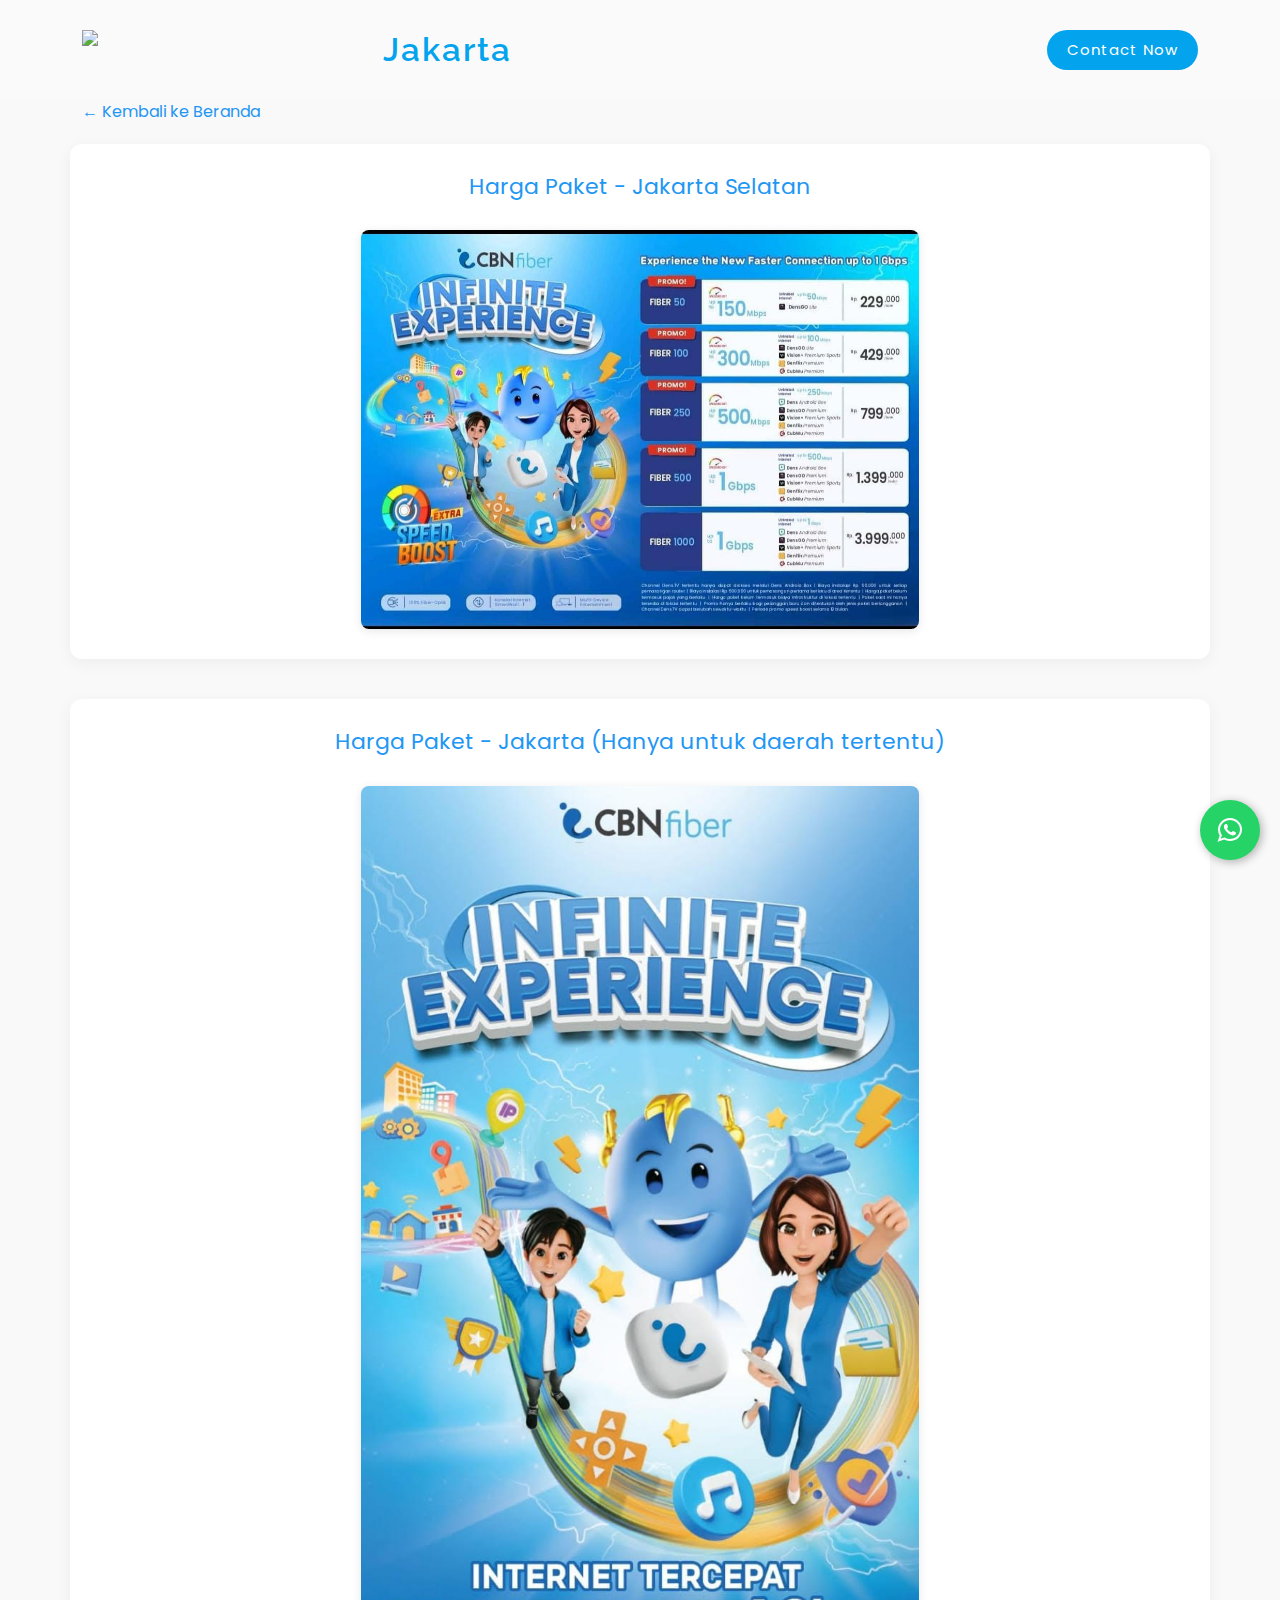
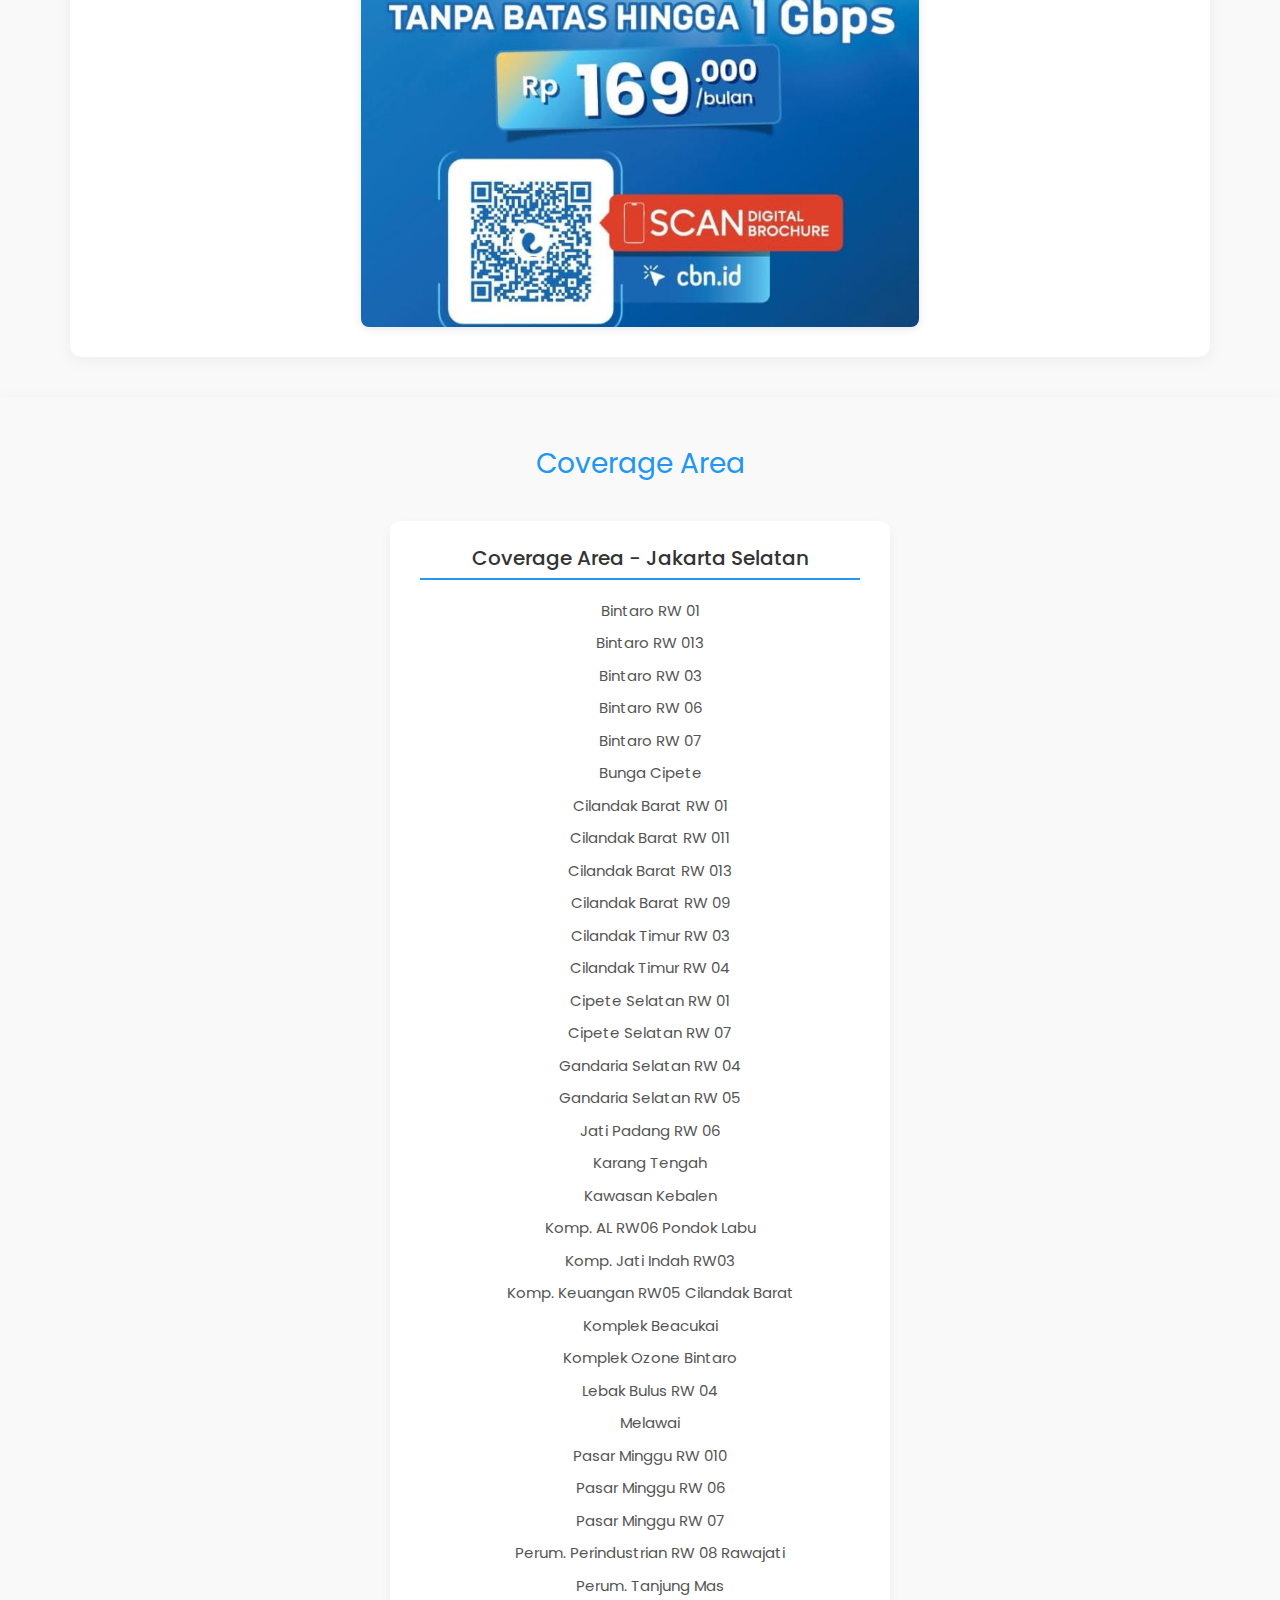
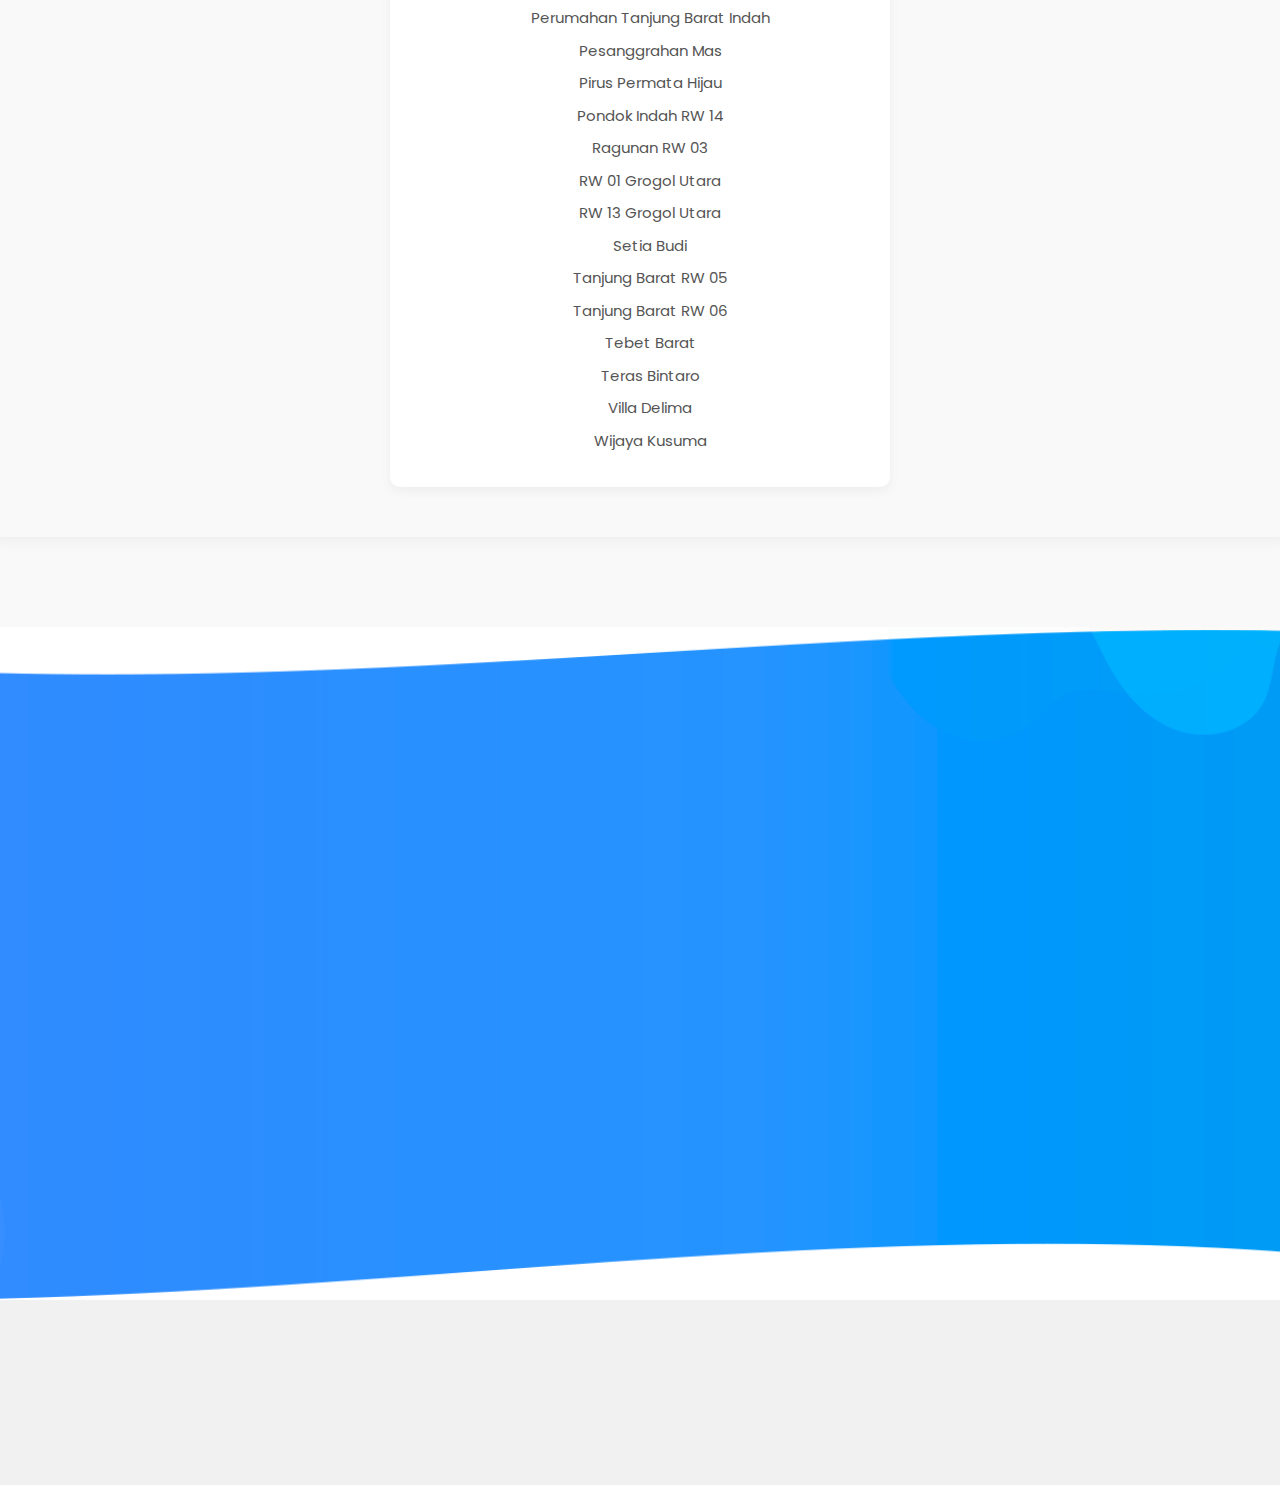
==== commit 82b8899e: "add whatsapp floating button" ====
--- a/jakarta-selatan.html
+++ b/jakarta-selatan.html
@@ -289,20 +289,28 @@
     </div>
   
     <div id="contact" class="contact-us section">
-      <div class="container">
-        <div class="row">
-          <div class="col-lg-6 align-self-center wow fadeInLeft" data-wow-duration="0.5s" data-wow-delay="0.25s">
-            <div class="section-heading">
-              <h2>Nikmati Internet Cepat dari CBN Fiber</h2>
-              <p>Kami siap membantu kebutuhan koneksi internet Anda. Hubungi kami langsung untuk info pemasangan atau pertanyaan seputar layanan.</p>
-              <div class="phone-info">
-                <h4>Admin<span><i class="fa fa-whatsapp"></i> <a href="https://wa.me/+6281311460852" target="_blank">0813-1146-0852</a></span></h4>
-              </div>
+        <div class="container">
+            <div class="row">
+                <div class="col-lg-6 align-self-center wow fadeInLeft" data-wow-duration="0.5s" data-wow-delay="0.25s">
+                    <div class="section-heading">
+                        <h2>Nikmati Internet Cepat dari CBN Fiber</h2>
+                        <p>Kami siap membantu kebutuhan koneksi internet Anda. Hubungi kami langsung untuk info pemasangan atau pertanyaan seputar layanan.</p>
+                        <div class="phone-info">
+                            <h4>Admin<span><i class="fa fa-whatsapp"></i> <a href="https://wa.me/6281311460852?text=Halo%20CBN%20Jakarta%2C%20saya%20ingin%20menanyakan%20tentang%20layanan%20internet%20di%20area%20saya." target="_blank">0813-1146-0852</a></span></h4>
+                        </div>
+                    </div>
+                </div>
             </div>
-          </div>
-        </div>
-      </div>
-    </div>
+        </div>
+    </div>
+
+    <!-- WhatsApp Floating Button -->
+    <a href="https://wa.me/6281311460852?text=Halo%20CBN%20Jakarta%2C%20saya%20ingin%20menanyakan%20tentang%20layanan%20internet%20di%20area%20saya." 
+        class="whatsapp-float" 
+        target="_blank" 
+        aria-label="Chat via WhatsApp">
+        <i class="fa fa-whatsapp"></i>
+    </a>
 
     <footer>
         <div class="container">
--- a/assets/css/templatemo-space-dynamic.css
+++ b/assets/css/templatemo-space-dynamic.css
@@ -111,6 +111,189 @@
   -moz-osx-font-smoothing: grayscale;
 }
 
+body {
+          font-family: 'Poppins', sans-serif;
+          background-color: #f9f9f9;
+          margin: 0;
+          padding-top: 100px;
+      }
+
+      h1 {
+          font-weight: 500;
+          font-size: 28px;
+          margin-bottom: 20px;
+          color: #2196f3;
+      }
+
+      h2 {
+          font-weight: 400;
+          font-size: 22px;
+          color: #2196f3;
+          margin-bottom: 20px;
+      }
+
+      a {
+          color: #2196f3;
+          text-decoration: none;
+          margin-bottom: 20px;
+          display: inline-block;
+      }
+
+      a:hover {
+          text-decoration: underline;
+      }
+
+      section {
+          background: #ffffff;
+          padding: 30px;
+          margin: 40px 0;
+          border-radius: 12px;
+          box-shadow: 0 4px 16px rgba(0, 0, 0, 0.05);
+      }
+
+      .harga-img-wrapper {
+          display: flex;
+          justify-content: center;
+      }
+
+      .harga-img {
+          width: 50%;
+          height: auto;
+          border-radius: 8px;
+          box-shadow: 0 2px 10px rgba(0,0,0,0.1);
+      }
+
+      .page-title {
+          text-align: center;
+          color: #2196f3;
+          margin-bottom: 30px;
+      }
+
+      @media (max-width: 768px) {
+          .harga-img {
+          width: 100%;
+          }
+      }
+
+      ul {
+          padding-left: 20px;
+          margin: 0;
+      }
+
+      footer {
+          padding: 40px 0;
+          text-align: center;
+          background-color: #f1f1f1;
+          font-size: 14px;
+          color: #777;
+      }
+
+      .coverage-area {
+        padding: 50px 20px;
+        background-color: #f9f9f9;
+      }
+
+      .coverage-title {
+        text-align: center;
+        font-size: 28px;
+        color: #2196f3;
+        margin-bottom: 40px;
+      }
+
+      .coverage-columns {
+        display: flex;
+        flex-wrap: wrap;
+        gap: 30px;
+        justify-content: center;
+        text-align: center;
+      }
+
+      .column {
+        flex: 1 1 400px;
+        max-width: 500px;
+        background: #fff;
+        border-radius: 10px;
+        padding: 25px 30px;
+        box-shadow: 0 4px 12px rgba(0,0,0,0.05);
+      }
+
+      .column h4 {
+        color: #333;
+        font-size: 20px;
+        margin-bottom: 20px;
+        border-bottom: 2px solid #2196f3;
+        padding-bottom: 8px;
+      }
+
+      .column ul {
+        list-style-type: disc;
+        padding-left: 20px;
+        margin: 0;
+      }
+
+      .column ul li {
+        margin-bottom: 10px;
+        font-size: 15px;
+        line-height: 1.5;
+        color: #555;
+      }
+
+        /* WhatsApp Floating Button (centered icon) */
+      .whatsapp-float {
+        position: fixed;
+        bottom: 20px;
+        right: 20px;
+        background-color: #25d366;
+        color: white;
+        border-radius: 50%;
+        width: 60px;
+        height: 60px;
+        display: flex;
+        align-items: center;
+        justify-content: center;
+        font-size: 28px;
+        box-shadow: 2px 2px 10px rgba(0, 0, 0, 0.3);
+        z-index: 1000;
+        transition: background-color 0.3s ease;
+        text-decoration: none;
+      }
+
+      .whatsapp-float:hover {
+        background-color: #1ebc59;
+      }
+
+      .whatsapp-icon {
+        display: inline-block;
+      }
+
+       /* WhatsApp Floating Button (centered icon) */
+      .whatsapp-float {
+        position: fixed;
+        bottom: 20px;
+        right: 20px;
+        background-color: #25d366;
+        color: white;
+        border-radius: 50%;
+        width: 60px;
+        height: 60px;
+        display: flex;
+        align-items: center;
+        justify-content: center;
+        font-size: 28px;
+        box-shadow: 2px 2px 10px rgba(0, 0, 0, 0.3);
+        z-index: 1000;
+        transition: background-color 0.3s ease;
+        text-decoration: none;
+      }
+
+      .whatsapp-float:hover {
+        background-color: #1ebc59;
+      }
+
+      .whatsapp-icon {
+        display: inline-block;
+      }
+
 a {
   text-decoration: none !important;
 }
@@ -924,7 +1107,7 @@
 .main-banner .left-content h6 {
   text-transform: uppercase;
   font-size: 18px;
-  color: #fe3f40;
+  color: #2196f3;
   margin-bottom: 15px;
 }
 
